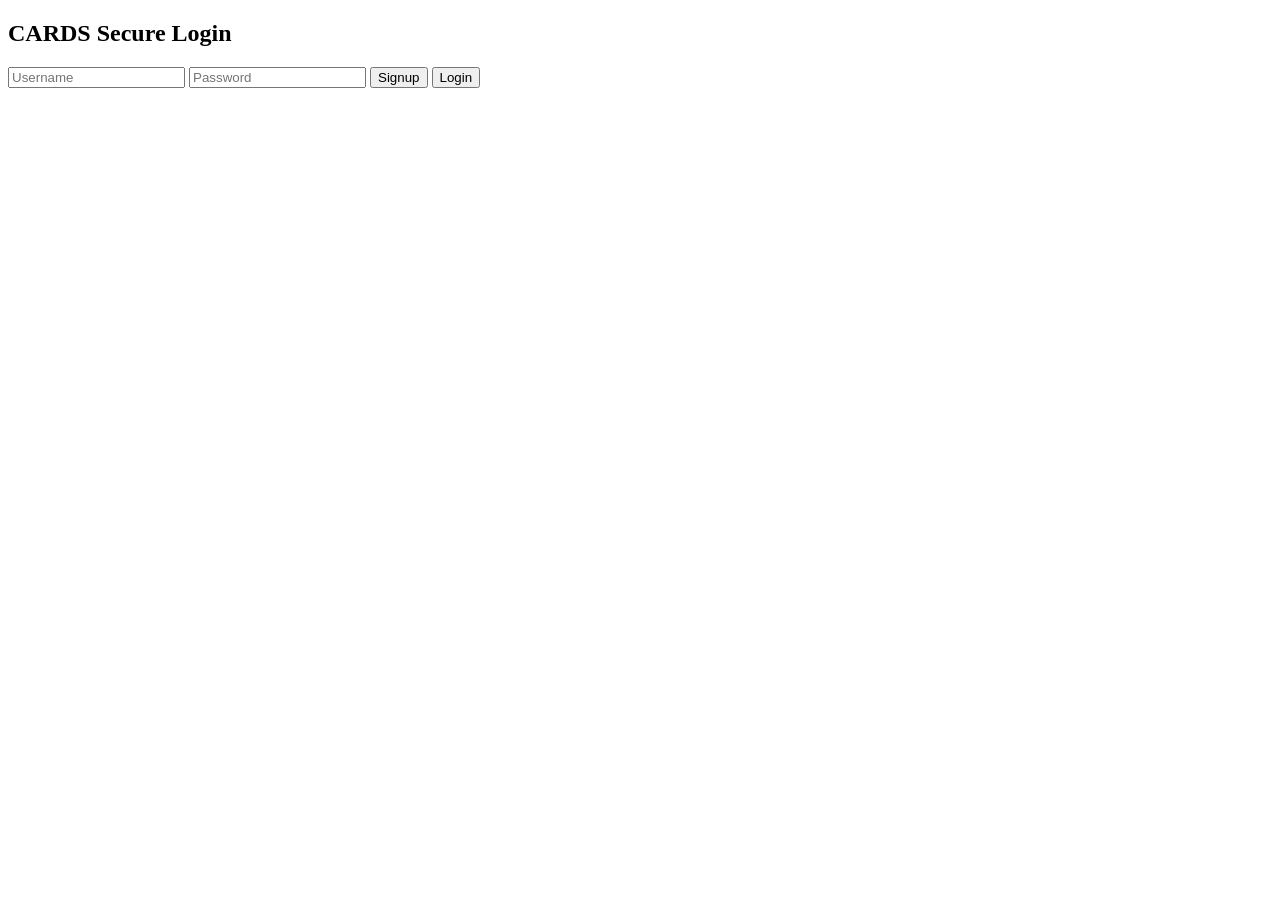
==== frontend/index.html @ ac3a6b3e "Fix: Critical bugs - socket library, session isolation, auto-load 1. ADDED Socket.IO CDN to home.htm" ====
<!DOCTYPE html>
<html>
<head>
<link rel="stylesheet" href="./style.css">
</head>

<body>

<div class="auth-container">
    <div class="auth-box">
        <h2>CARDS Secure Login</h2>

        <input id="username" placeholder="Username">
        <input id="password" type="password" placeholder="Password">

        <button onclick="signup()">Signup</button>
        <button onclick="login()">Login</button>
    </div>
</div>

<!-- Socket.IO client library for real-time features -->
<script src="https://cdn.socket.io/4.7.2/socket.io.min.js"></script>
<!-- Fixed: defer -->
<script src="app.js" defer></script>

</body>
</html>
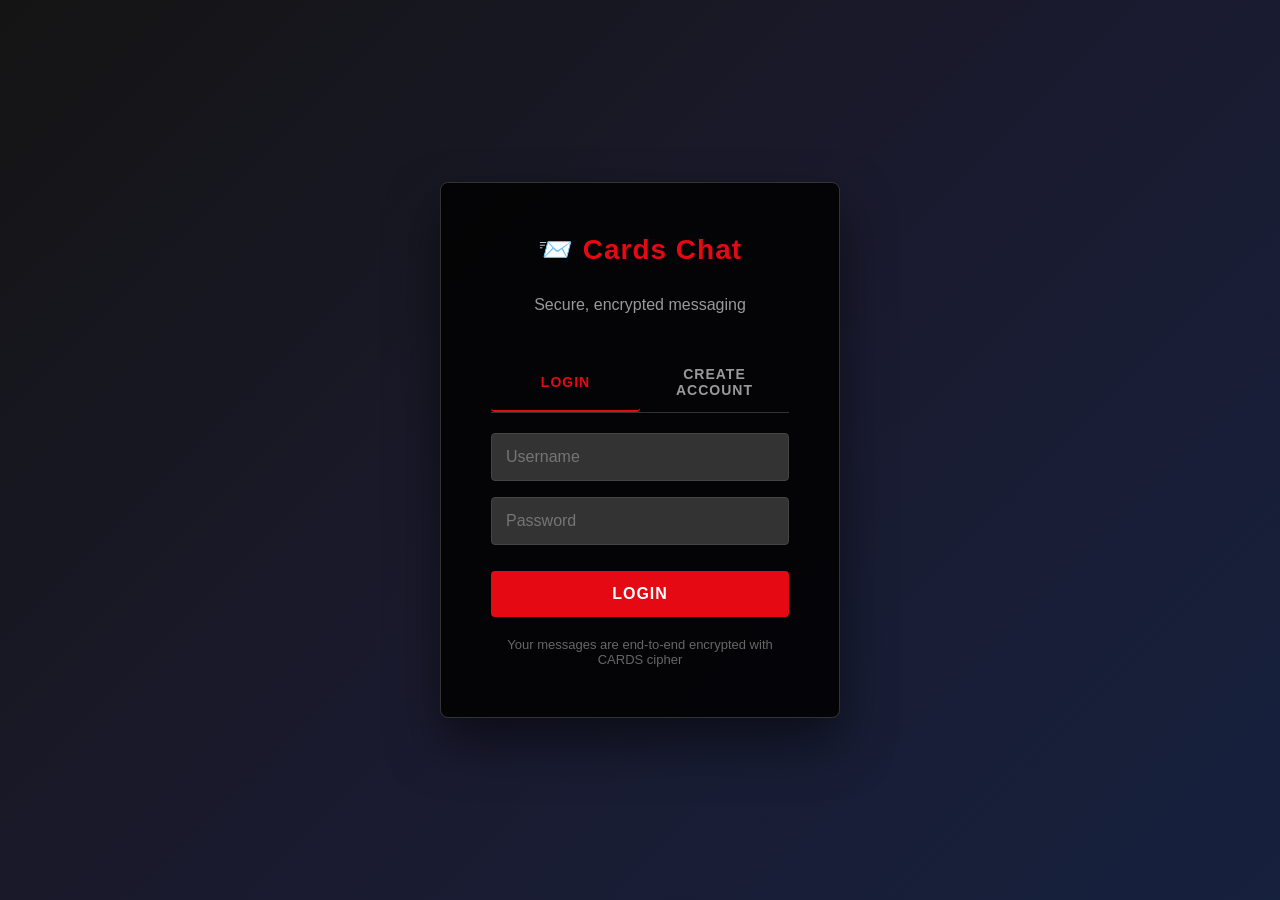
==== commit e266e4ff: "Netflix-style Cards Chat - Full rebuild" ====
--- a/frontend/index.html
+++ b/frontend/index.html
@@ -1,26 +1,42 @@
 <!DOCTYPE html>
-<html>
+<html lang="en">
 <head>
-<link rel="stylesheet" href="./style.css">
+    <meta charset="UTF-8">
+    <meta name="viewport" content="width=device-width, initial-scale=1.0">
+    <title>Cards Chat - Login</title>
+    <link rel="stylesheet" href="style.css">
 </head>
-
 <body>
 
 <div class="auth-container">
     <div class="auth-box">
-        <h2>CARDS Secure Login</h2>
+        <h2>📨 Cards Chat</h2>
+        <p style="text-align: center; color: #999; margin-bottom: 30px;">Secure, encrypted messaging</p>
+        
+        <div id="auth-tabs" style="display: flex; margin-bottom: 20px; border-bottom: 1px solid #333;">
+            <button id="tab-login" class="auth-tab active" style="flex: 1; padding: 12px; background: none; border: none; color: #e50914; font-size: 14px; font-weight: 600; cursor: pointer; border-bottom: 2px solid #e50914;">Login</button>
+            <button id="tab-signup" class="auth-tab" style="flex: 1; padding: 12px; background: none; border: none; color: #999; font-size: 14px; font-weight: 600; cursor: pointer; border-bottom: 2px solid transparent;">Create Account</button>
+        </div>
 
-        <input id="username" placeholder="Username">
-        <input id="password" type="password" placeholder="Password">
+        <div id="login-form">
+            <input type="text" id="login-username" placeholder="Username">
+            <input type="password" id="login-password" placeholder="Password">
+            <button onclick="handleLogin()">Login</button>
+        </div>
 
-        <button onclick="signup()">Signup</button>
-        <button onclick="login()">Login</button>
+        <div id="signup-form" style="display: none;">
+            <input type="text" id="signup-username" placeholder="Choose a username">
+            <input type="password" id="signup-password" placeholder="Password (min 4 chars)">
+            <button onclick="handleSignup()">Create Account</button>
+        </div>
+
+        <p style="text-align: center; margin-top: 20px; font-size: 13px; color: #666;">
+            Your messages are end-to-end encrypted with CARDS cipher
+        </p>
     </div>
 </div>
 
-<!-- Socket.IO client library for real-time features -->
 <script src="https://cdn.socket.io/4.7.2/socket.io.min.js"></script>
-<!-- Fixed: defer -->
 <script src="app.js" defer></script>
 
 </body>
--- a/frontend/style.css
+++ b/frontend/style.css
@@ -0,0 +1,656 @@
+/* Netflix-Style Chat Application */
+
+* {
+    margin: 0;
+    padding: 0;
+    box-sizing: border-box;
+}
+
+body {
+    font-family: 'Helvetica Neue', Helvetica, Arial, sans-serif;
+    background: #141414;
+    color: #ffffff;
+    overflow-x: hidden;
+}
+
+/* Auth Container */
+.auth-container {
+    display: flex;
+    justify-content: center;
+    align-items: center;
+    min-height: 100vh;
+    background: linear-gradient(135deg, #141414 0%, #1a1a2e 50%, #16213e 100%);
+    padding: 20px;
+}
+
+.auth-box {
+    background: rgba(0, 0, 0, 0.85);
+    padding: 50px;
+    border-radius: 8px;
+    width: 100%;
+    max-width: 400px;
+    box-shadow: 0 25px 50px rgba(0, 0, 0, 0.5);
+    border: 1px solid #333;
+}
+
+.auth-box h2 {
+    text-align: center;
+    margin-bottom: 30px;
+    color: #e50914;
+    font-size: 28px;
+    font-weight: 700;
+    letter-spacing: 1px;
+}
+
+.auth-box input {
+    width: 100%;
+    padding: 14px;
+    margin-bottom: 16px;
+    border-radius: 4px;
+    border: 1px solid #444;
+    background: #333;
+    color: #fff;
+    font-size: 16px;
+    transition: all 0.3s;
+}
+
+.auth-box input:focus {
+    outline: none;
+    border-color: #e50914;
+    box-shadow: 0 0 10px rgba(229, 9, 20, 0.3);
+}
+
+.auth-box button {
+    width: 100%;
+    padding: 14px;
+    margin-top: 10px;
+    background: #e50914;
+    border: none;
+    border-radius: 4px;
+    color: white;
+    font-size: 16px;
+    font-weight: 600;
+    cursor: pointer;
+    transition: all 0.3s;
+    text-transform: uppercase;
+    letter-spacing: 1px;
+}
+
+.auth-box button:hover {
+    background: #f40612;
+    transform: translateY(-2px);
+    box-shadow: 0 10px 20px rgba(229, 9, 20, 0.3);
+}
+
+/* Main Container */
+.container {
+    display: flex;
+    min-height: 100vh;
+}
+
+/* Sidebar */
+.sidebar {
+    width: 320px;
+    background: #1a1a1a;
+    border-right: 1px solid #333;
+    display: flex;
+    flex-direction: column;
+    overflow-y: auto;
+    max-height: 100vh;
+}
+
+.sidebar-header {
+    padding: 20px;
+    border-bottom: 1px solid #333;
+    display: flex;
+    justify-content: space-between;
+    align-items: center;
+}
+
+.sidebar-header h2 {
+    color: #e50914;
+    font-size: 20px;
+    font-weight: 700;
+}
+
+.user-profile {
+    display: flex;
+    align-items: center;
+    gap: 12px;
+    padding: 20px;
+    border-bottom: 1px solid #333;
+    background: #222;
+}
+
+.avatar {
+    width: 48px;
+    height: 48px;
+    border-radius: 50%;
+    background: linear-gradient(135deg, #e50914, #b20710);
+    display: flex;
+    align-items: center;
+    justify-content: center;
+    font-weight: bold;
+    font-size: 20px;
+    color: white;
+}
+
+.user-info h3 {
+    font-size: 16px;
+    font-weight: 600;
+    margin-bottom: 4px;
+}
+
+.user-info span {
+    font-size: 13px;
+    color: #999;
+}
+
+.logout-btn {
+    background: none;
+    border: 1px solid #e50914;
+    color: #e50914;
+    padding: 6px 12px;
+    border-radius: 4px;
+    cursor: pointer;
+    font-size: 12px;
+    font-weight: 600;
+    margin-top: 8px;
+    transition: all 0.3s;
+}
+
+.logout-btn:hover {
+    background: #e50914;
+    color: white;
+}
+
+/* Search Area */
+.search-area {
+    padding: 15px 20px;
+    border-bottom: 1px solid #333;
+}
+
+.search-area input {
+    width: 100%;
+    padding: 12px 16px;
+    border-radius: 20px;
+    border: 1px solid #444;
+    background: #333;
+    color: #fff;
+    font-size: 14px;
+    transition: all 0.3s;
+}
+
+.search-area input:focus {
+    outline: none;
+    border-color: #e50914;
+}
+
+/* Section Headers */
+.section-header {
+    padding: 15px 20px;
+    font-size: 12px;
+    font-weight: 600;
+    color: #999;
+    text-transform: uppercase;
+    letter-spacing: 1px;
+    display: flex;
+    justify-content: space-between;
+    align-items: center;
+}
+
+.section-header button {
+    background: none;
+    border: none;
+    color: #e50914;
+    cursor: pointer;
+    font-size: 12px;
+    font-weight: 600;
+    text-transform: uppercase;
+}
+
+/* Friends List */
+.friends-list, .requests-list, .sent-requests-list {
+    flex: 1;
+    overflow-y: auto;
+}
+
+.friend-item {
+    display: flex;
+    align-items: center;
+    gap: 12px;
+    padding: 12px 20px;
+    cursor: pointer;
+    transition: all 0.3s;
+    border-left: 3px solid transparent;
+}
+
+.friend-item:hover {
+    background: #2a2a2a;
+    border-left-color: #e50914;
+}
+
+.friend-item.active {
+    background: #2a2a2a;
+    border-left-color: #e50914;
+}
+
+.friend-avatar {
+    width: 40px;
+    height: 40px;
+    border-radius: 50%;
+    background: linear-gradient(135deg, #1e3c72, #2a5298);
+    display: flex;
+    align-items: center;
+    justify-content: center;
+    font-weight: 600;
+    font-size: 14px;
+    color: white;
+}
+
+.friend-info {
+    flex: 1;
+}
+
+.friend-info h4 {
+    font-size: 14px;
+    font-weight: 500;
+    margin-bottom: 2px;
+}
+
+.friend-info p {
+    font-size: 12px;
+    color: #999;
+}
+
+.friend-status {
+    width: 10px;
+    height: 10px;
+    border-radius: 50%;
+    background: #4CAF50;
+}
+
+.friend-status.offline {
+    background: #666;
+}
+
+/* Request Items */
+.request-item, .sent-item {
+    display: flex;
+    align-items: center;
+    justify-content: space-between;
+    padding: 12px 20px;
+    border-bottom: 1px solid #2a2a2a;
+}
+
+.request-item:last-child, .sent-item:last-child {
+    border-bottom: none;
+}
+
+.request-info, .sent-info {
+    flex: 1;
+}
+
+.request-info h4, .sent-info h4 {
+    font-size: 14px;
+    font-weight: 500;
+    margin-bottom: 4px;
+}
+
+.request-info p, .sent-info p {
+    font-size: 12px;
+    color: #999;
+}
+
+.btn-accept, .btn-decline, .btn-cancel {
+    padding: 8px 16px;
+    border-radius: 4px;
+    border: none;
+    font-size: 12px;
+    font-weight: 600;
+    cursor: pointer;
+    transition: all 0.3s;
+    text-transform: uppercase;
+    letter-spacing: 0.5px;
+}
+
+.btn-accept {
+    background: #4CAF50;
+    color: white;
+    margin-right: 8px;
+}
+
+.btn-accept:hover {
+    background: #45a049;
+}
+
+.btn-decline {
+    background: #f44336;
+    color: white;
+}
+
+.btn-decline:hover {
+    background: #da190b;
+}
+
+.btn-cancel {
+    background: #666;
+    color: white;
+}
+
+.btn-cancel:hover {
+    background: #555;
+}
+
+/* Chat Area */
+.chat-area {
+    flex: 1;
+    display: flex;
+    flex-direction: column;
+    background: #1a1a1a;
+}
+
+.chat-header {
+    padding: 15px 20px;
+    border-bottom: 1px solid #333;
+    display: flex;
+    align-items: center;
+    justify-content: space-between;
+}
+
+.chat-header-info {
+    display: flex;
+    align-items: center;
+    gap: 12px;
+}
+
+.chat-header-info h2 {
+    font-size: 18px;
+    font-weight: 600;
+}
+
+.chat-header-info p {
+    font-size: 13px;
+    color: #4CAF50;
+}
+
+.chat-header-info p.offline {
+    color: #666;
+}
+
+.messages-container {
+    flex: 1;
+    overflow-y: auto;
+    padding: 20px;
+    background: url('data:image/svg+xml;utf8,<svg xmlns="http://www.w3.org/2000/svg" width="100" height="100" viewBox="0 0 100 100"><rect width="100" height="100" fill="%23141414"/><path d="M0 0L100 100M100 0L0 100" stroke="%231a1a1a" stroke-width="0.5"/></svg>');
+}
+
+.message {
+    display: flex;
+    margin-bottom: 16px;
+    max-width: 70%;
+    animation: slideIn 0.3s ease;
+}
+
+@keyframes slideIn {
+    from {
+        opacity: 0;
+        transform: translateY(10px);
+    }
+    to {
+        opacity: 1;
+        transform: translateY(0);
+    }
+}
+
+.message.sent {
+    margin-left: auto;
+    flex-direction: row-reverse;
+}
+
+.message.received {
+    margin-right: auto;
+}
+
+.message-avatar {
+    width: 32px;
+    height: 32px;
+    border-radius: 50%;
+    background: linear-gradient(135deg, #1e3c72, #2a5298);
+    display: flex;
+    align-items: center;
+    justify-content: center;
+    font-size: 11px;
+    font-weight: 600;
+    color: white;
+    margin: 0 8px;
+    flex-shrink: 0;
+}
+
+.message-content {
+    padding: 12px 16px;
+    border-radius: 18px;
+    line-height: 1.4;
+    word-wrap: break-word;
+}
+
+.message.sent .message-content {
+    background: #e50914;
+    border-bottom-right-radius: 4px;
+    color: white;
+}
+
+.message.received .message-content {
+    background: #2a2a2a;
+    border-bottom-left-radius: 4px;
+    color: #fff;
+}
+
+.message-time {
+    font-size: 11px;
+    color: #999;
+    margin-top: 4px;
+    padding: 0 4px;
+}
+
+.message.sent .message-time {
+    text-align: right;
+}
+
+/* Typing Indicator */
+.typing-indicator {
+    display: flex;
+    align-items: center;
+    gap: 8px;
+    padding: 8px 16px;
+    color: #999;
+    font-size: 13px;
+    font-style: italic;
+}
+
+.typing-indicator span {
+    width: 8px;
+    height: 8px;
+    border-radius: 50%;
+    background: #999;
+    animation: typing 1.4s infinite ease-in-out;
+}
+
+.typing-indicator span:nth-child(1) { animation-delay: -0.32s; }
+.typing-indicator span:nth-child(2) { animation-delay: -0.16s; }
+
+@keyframes typing {
+    0%, 80%, 100% { transform: scale(0); }
+    40% { transform: scale(1); }
+}
+
+/* Input Area */
+.input-area {
+    padding: 15px 20px;
+    border-top: 1px solid #333;
+    background: #1a1a1a;
+}
+
+.input-area form {
+    display: flex;
+    gap: 10px;
+}
+
+.input-area input {
+    flex: 1;
+    padding: 12px 16px;
+    border-radius: 24px;
+    border: 1px solid #444;
+    background: #333;
+    color: #fff;
+    font-size: 14px;
+    transition: all 0.3s;
+}
+
+.input-area input:focus {
+    outline: none;
+    border-color: #e50914;
+}
+
+.input-area button {
+    padding: 12px 24px;
+    border-radius: 24px;
+    border: none;
+    background: #e50914;
+    color: white;
+    font-size: 14px;
+    font-weight: 600;
+    cursor: pointer;
+    transition: all 0.3s;
+    text-transform: uppercase;
+    letter-spacing: 1px;
+}
+
+.input-area button:hover {
+    background: #f40612;
+}
+
+.input-area button:disabled {
+    background: #666;
+    cursor: not-allowed;
+}
+
+/* Empty State */
+.empty-state {
+    display: flex;
+    flex-direction: column;
+    align-items: center;
+    justify-content: center;
+    height: 100%;
+    color: #666;
+    text-align: center;
+    padding: 40px;
+}
+
+.empty-state svg {
+    width: 80px;
+    height: 80px;
+    margin-bottom: 20px;
+    opacity: 0.5;
+}
+
+.empty-state h3 {
+    font-size: 20px;
+    margin-bottom: 10px;
+    color: #999;
+}
+
+.empty-state p {
+    font-size: 14px;
+    line-height: 1.5;
+}
+
+/* Notifications */
+.notification {
+    position: fixed;
+    top: 20px;
+    right: 20px;
+    background: #e50914;
+    color: white;
+    padding: 16px 24px;
+    border-radius: 4px;
+    box-shadow: 0 10px 30px rgba(0, 0, 0, 0.5);
+    z-index: 1000;
+    animation: slideInRight 0.3s ease;
+    max-width: 300px;
+}
+
+@keyframes slideInRight {
+    from {
+        opacity: 0;
+        transform: translateX(100%);
+    }
+    to {
+        opacity: 1;
+        transform: translateX(0);
+    }
+}
+
+/* Scrollbar */
+::-webkit-scrollbar {
+    width: 8px;
+}
+
+::-webkit-scrollbar-track {
+    background: #1a1a1a;
+}
+
+::-webkit-scrollbar-thumb {
+    background: #444;
+    border-radius: 4px;
+}
+
+::-webkit-scrollbar-thumb:hover {
+    background: #666;
+}
+
+/* Responsive */
+@media (max-width: 768px) {
+    .sidebar {
+        width: 100%;
+        max-width: none;
+        position: fixed;
+        z-index: 100;
+        transform: translateX(-100%);
+        transition: transform 0.3s;
+    }
+    .sidebar.open {
+        transform: translateX(0);
+    }
+    .chat-area {
+        width: 100%;
+    }
+    .message {
+        max-width: 85%;
+    }
+}
+
+/* Loading Spinner */
+.spinner {
+    width: 20px;
+    height: 20px;
+    border: 2px solid #333;
+    border-top: 2px solid #e50914;
+    border-radius: 50%;
+    animation: spin 1s linear infinite;
+}
+
+@keyframes spin {
+    0% { transform: rotate(0deg); }
+    100% { transform: rotate(360deg); }
+}
+
+/* Online Badge */
+.online-badge {
+    background: #4CAF50;
+    padding: 2px 8px;
+    border-radius: 10px;
+    font-size: 11px;
+    font-weight: 600;
+    color: white;
+}
